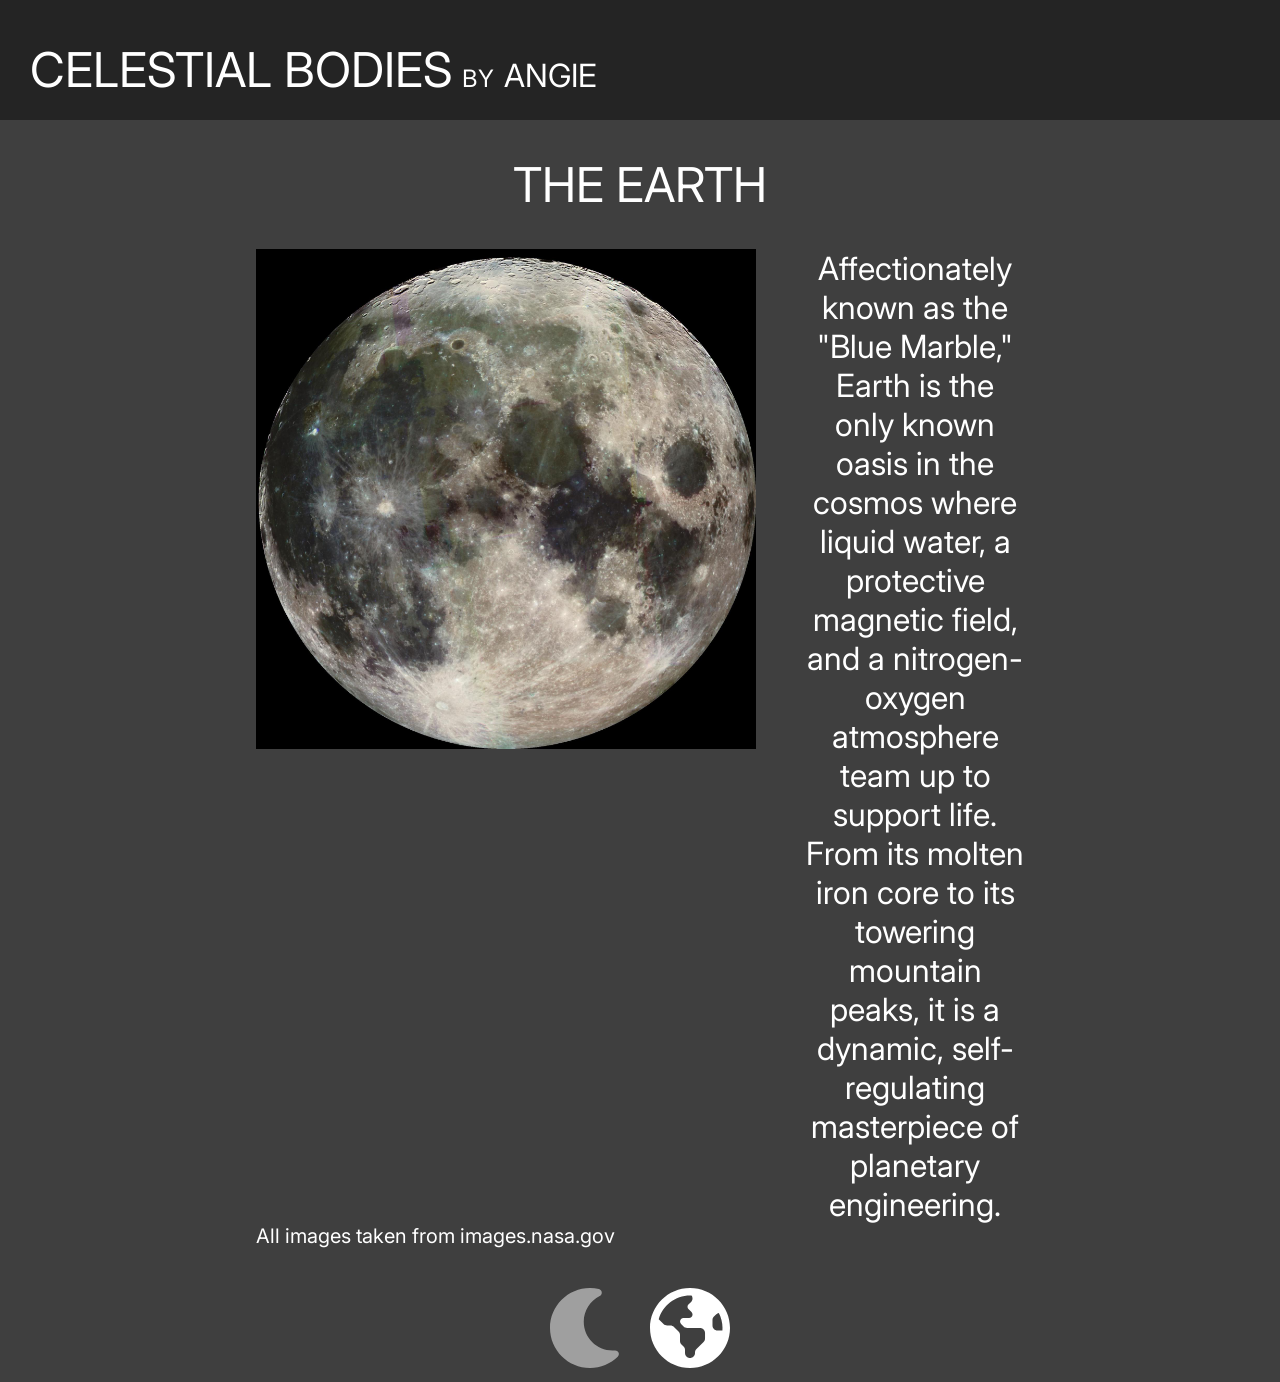
==== earth.html @ a4ee959c "added earth page" ====
<!DOCTYPE html>
<!-- This boilerplate was originally generated from the "HTML Boilerplate" extension by sidthesloth and refined by me -->
<html lang="en">
    <head>
        <meta charset="utf-8">
        <meta name="viewport" content="width=device-width, initial-scale=1">
        <link rel="stylesheet" href="style.css">
        <title>The Earth</title>
    </head>
    <body>
        <div id="header">
            <h1>CELESTIAL BODIES</h1>
            <h2>BY</h2>
            <h3>ANGIE</h3>
        </div>
        <h4>THE EARTH</h4>
        <div id="content">
            <img src="assets/moon.jpg" id="content-img" alt="This is a picture of 
            the moon taken from the NASA website.">
            <!--
            DISCLAIMER:
            To clarify starting off, I do not traditionally use AI in my projects.
            This is for a school assignment, where using an AI to generate this
            specific paragraph was a requirement for the result.
            
            This following paragraph was generated by Gemeni AI, an LLM-based 
            chatbot made by google. This is my preferred chatbot due to its creators 
            claiming having a minimal impact on the environment. The prompt I provided 
            is as follows: 
            
            "I am required to use AI for a school assignment to practice its use in 
            modern web development environments. I am making a sample homepage meant 
            to be used as an informational for both the moon and the earth. I have 
            to think of a 2-3 sentence paragraph. I was told to be creative with my 
            prompt and get an AI of my choice to write one. Can you write me a scientific
            but fun short summary for the the moon in 2-3 sentences? Can you do the exact
            same thing for the earth?"

            The only part I wanted to edit was an error I noticed where the word "It" 
            wasn't capitalized after a semi-colon. This is a grammatical error, as the 
            first word after a semi-colon is treated like a new sentence and must be 
            capitalized. While I love writing and would greatly prefer to write something 
            like this myself, I still know I have to respect the rules of the assignment 
            and I included it.
            -->
            <p>Affectionately known as the "Blue Marble," Earth is the only known oasis 
            in the cosmos where liquid water, a protective magnetic field, and a 
            nitrogen-oxygen atmosphere team up to support life. From its molten iron
            core to its towering mountain peaks, it is a dynamic, self-regulating 
            masterpiece of planetary engineering.</p>
        </div>
        <p id="img-desc">All images taken from images.nasa.gov</p>
        <div id="links">
            <a href="index.html"><img src="assets/moon.svg" id="svg-unactive" alt="This 
            is an icon of the moon leading to the page about the moon."></a>
            <a href="earth.html"><img src="assets/earth.svg" id="svg-active" alt="This
            is an icon of the earth leading to the page about the earth."></a>
        </div>
    </body>
</html>
---- style.css ----
@font-face {
    font-family: "Inter";
    src: url("assets/Inter.ttf");
}

body {
    background-color: #3F3F3F;
}

h1,
h4 {
    font-size: 48px;
}

h1 {
    margin-left: 30px;
    margin-right: 10px;
}

h2 {
    font-size: 24px;
    margin-top: 24px;
    margin-right: 10px;
}

h3 {
    font-size: 32px;
    margin-top: 16px;
}

p {
    font-size: 32px;
    margin: auto;
}

h4 {
    text-align: center;
}

#header {
    background-color: #242424;
    width: 100%;
    height: 80px;
    padding-top: 40px;
    display: flex;
    flex-direction: row;
    margin-bottom: 35px;
}

#content {
    display: flex;
    flex-direction: row;
    padding-left: 20%;
    padding-right: 20%;
    margin-top: 35px;
    text-align: center;
}

#content-img {
    height: 500px;
    width: 500px;
    margin-right: 50px;
}

#img-desc {
    font-size: 20px;
    margin-left: 20%;
    margin-bottom: 30px;
}

#links {
    display: flex;
    flex-direction: row;
    justify-content: center;
}

#svg-active,
#svg-unactive {
    height: 100px;
    width: 100px;
}

#svg-unactive {
    opacity: 0.5;
}

* {
    margin: 0;
    padding: 0;
    text-decoration: none;
    font-family: "Inter";
    color: #FFFFFF;
    font-weight: 400;
}
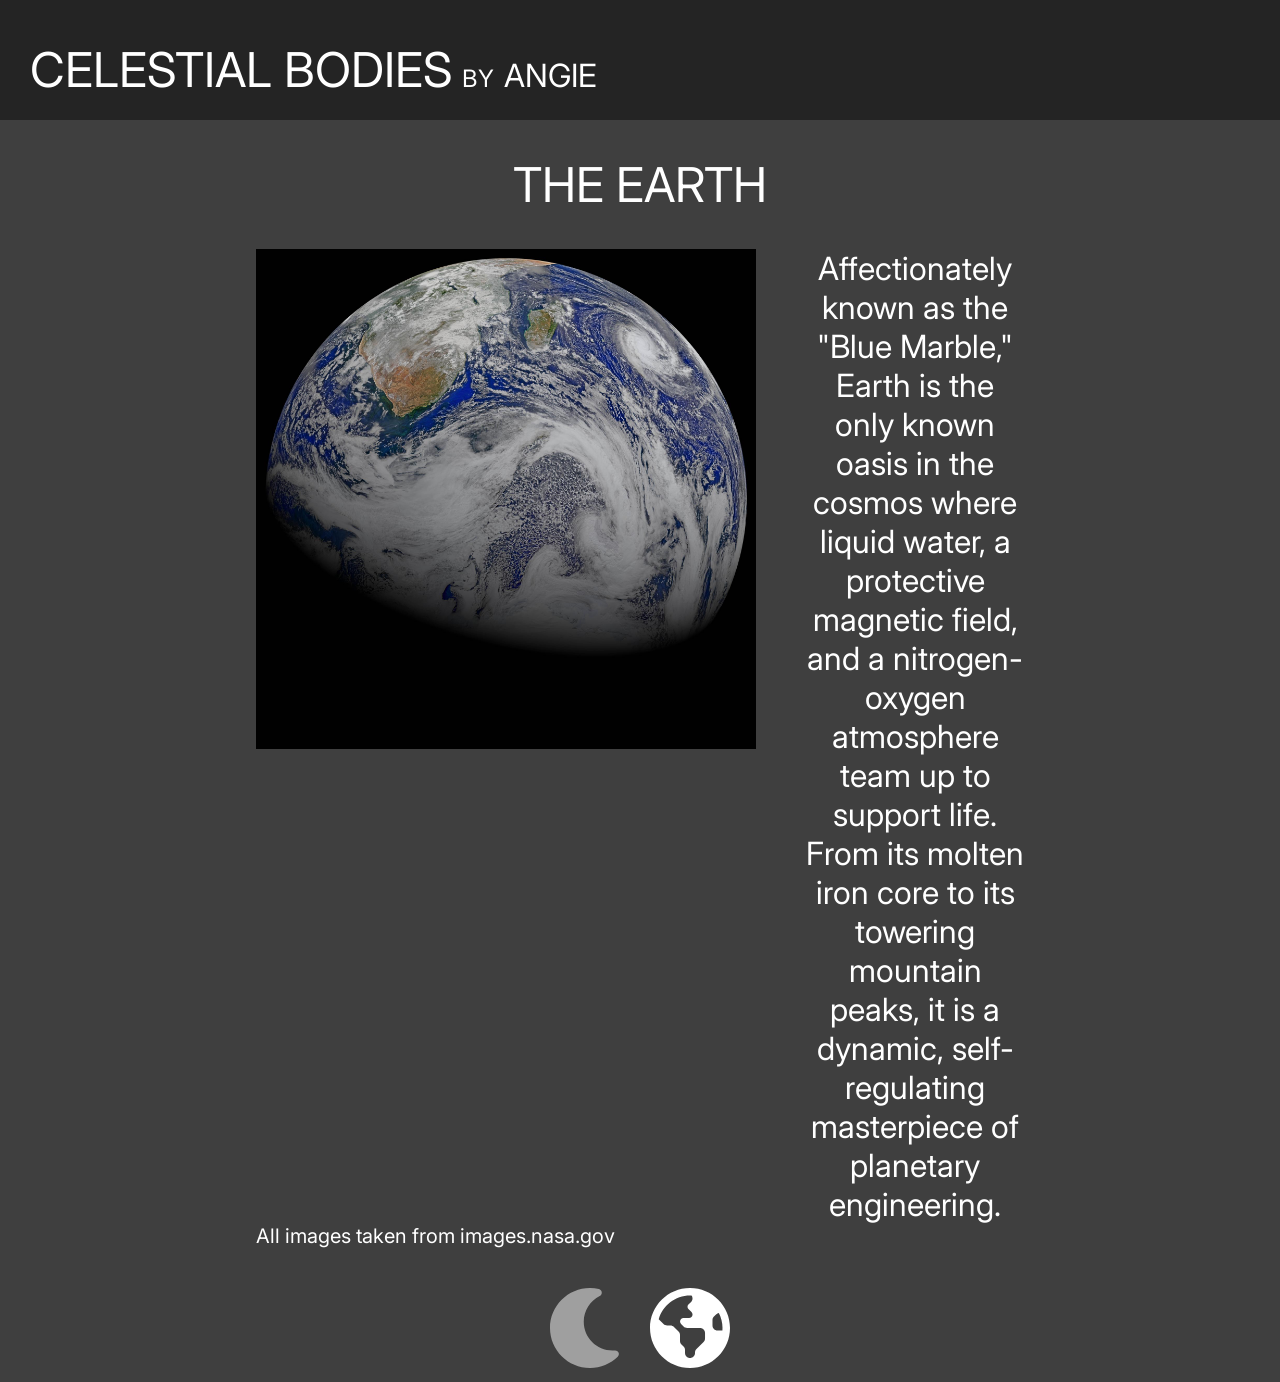
==== commit 269f9a3c: "fixed image for earth" ====
--- a/earth.html
+++ b/earth.html
@@ -15,7 +15,7 @@
         </div>
         <h4>THE EARTH</h4>
         <div id="content">
-            <img src="assets/moon.jpg" id="content-img" alt="This is a picture of 
+            <img src="assets/earth.jpg" id="content-img" alt="This is a picture of 
             the moon taken from the NASA website.">
             <!--
             DISCLAIMER:
